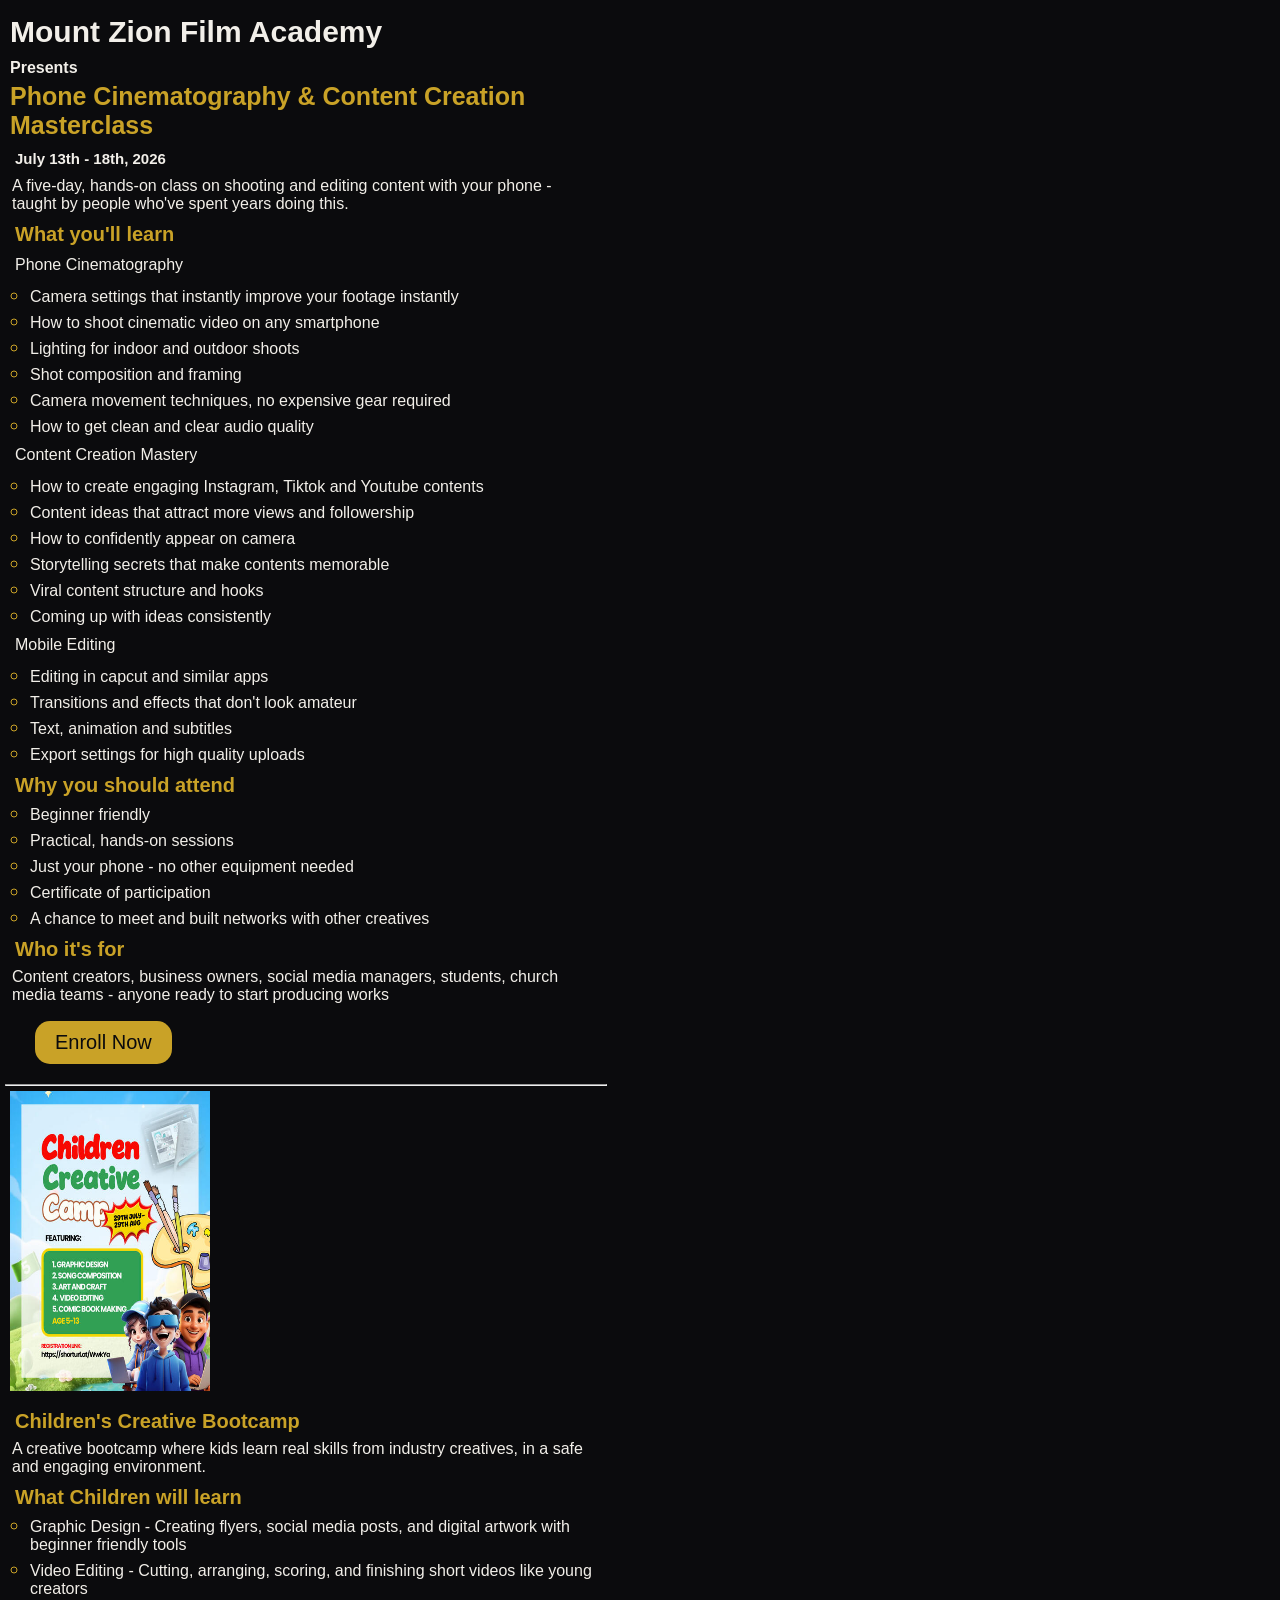
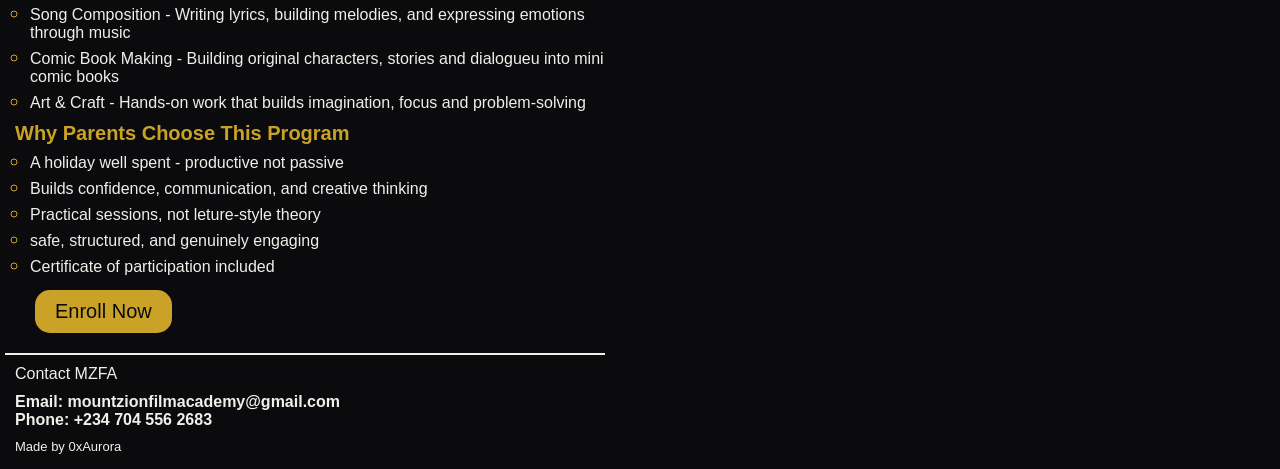
==== index.html @ 511ced15 "First commit" ====
<!doctype html>
<html lang="en">
  <head>
    <meta charset="UTF-8" />
    <meta name="viewport" content="width=device-width, initial-scale=1.0" />
    <title>Mount Zion Film Academy</title>
    <link rel="stylesheet" href="style.css" />
  </head>
  <body>
    <div class="main">
      <h2>Mount Zion Film Academy</h2>
      <p class="presents">Presents</p>
      <h3 class="header">
        Phone Cinematography & Content Creation Masterclass
      </h3>
      <p class="date">July 13th - 18th, 2026</p>
      <p class="head">
        A five-day, hands-on class on shooting and editing content with your
        phone - taught by people who've spent years doing this.
      </p>

      <h3>What you'll learn</h3>
      <p>Phone Cinematography</p>
      <ul>
        <li>Camera settings that instantly improve your footage instantly</li>
        <li>How to shoot cinematic video on any smartphone</li>
        <li>Lighting for indoor and outdoor shoots</li>
        <li>Shot composition and framing</li>
        <li>Camera movement techniques, no expensive gear required</li>
        <li>How to get clean and clear audio quality</li>
      </ul>
      <p>Content Creation Mastery</p>
      <ul>
        <li>How to create engaging Instagram, Tiktok and Youtube contents</li>
        <li>Content ideas that attract more views and followership</li>
        <li>How to confidently appear on camera</li>
        <li>Storytelling secrets that make contents memorable</li>
        <li>Viral content structure and hooks</li>
        <li>Coming up with ideas consistently</li>
      </ul>
      <p>Mobile Editing</p>
      <ul>
        <li>Editing in capcut and similar apps</li>
        <li>Transitions and effects that don't look amateur</li>
        <li>Text, animation and subtitles</li>
        <li>Export settings for high quality uploads</li>
      </ul>
      <h3>Why you should attend</h3>
      <ul>
        <li>Beginner friendly</li>
        <li>Practical, hands-on sessions</li>
        <li>Just your phone - no other equipment needed</li>
        <li>Certificate of participation</li>
        <li>A chance to meet and built networks with other creatives</li>
      </ul>
      <h3>Who it's for</h3>
      <p class="head">
        Content creators, business owners, social media managers, students,
        church media teams - anyone ready to start producing works
      </p>
      <button>Enroll Now</button>
    </div>
    <hr />
    <div class="aside">
      <img src="image02.jpg" width="200px" height="300px" />
      <h3>Children's Creative Bootcamp</h3>
      <p class="head">
        A creative bootcamp where kids learn real skills from industry
        creatives, in a safe and engaging environment.
      </p>
      <h3>What Children will learn</h3>
      <ul>
        <li>
          Graphic Design - Creating flyers, social media posts, and digital
          artwork with beginner friendly tools
        </li>
        <li>
          Video Editing - Cutting, arranging, scoring, and finishing short
          videos like young creators
        </li>
        <li>
          Song Composition - Writing lyrics, building melodies, and expressing
          emotions through music
        </li>
        <li>
          Comic Book Making - Building original characters, stories and
          dialogueu into mini comic books
        </li>
        <li>
          Art & Craft - Hands-on work that builds imagination, focus and
          problem-solving
        </li>
      </ul>
      <h3>Why Parents Choose This Program</h3>
      <ul>
        <li>A holiday well spent - productive not passive</li>
        <li>Builds confidence, communication, and creative thinking</li>
        <li>Practical sessions, not leture-style theory</li>
        <li>safe, structured, and genuinely engaging</li>
        <li>Certificate of participation included</li>
      </ul>
      <button>Enroll Now</button>
    </div>
    <footer>
      <p>Contact MZFA</p>
      <h4>Email: mountzionfilmacademy@gmail.com</h4>

      <h4>Phone: +234 704 556 2683</h4>
      <p class="brand">Made by 0xAurora</p>
    </footer>
  </body>
</html>
---- style.css ----
* {
  margin: 0;
  padding: 0;
  font-family: Arial, Helvetica, sans-serif;
  background-color: #0b0b0d;
  color: #f2efe9;
}
body {
  /* height: 900px; */
  width: 600px;
  padding: 5px;
}
h2 {
  margin: 10px 5px;
  font-size: 30px;
  /* margin-top: 10px; */
}
.presents {
  margin: 5px;
  font-size: 16px;
  font-weight: bold;
}
.header {
  margin: 5px;
  font-size: 25px;
  font-weight: bold;
}
.date {
  font-size: 15px;
  margin: 10px;
  font-weight: bold;
}
p {
  margin: 10px;
  font-size: 16px;
}
.head {
  margin: 7px;
  font-size: 16px;
}
button {
  font-size: 20px;
  padding: 10px 20px;
  border-radius: 15px;
  background-color: #c9a227;
  text-align: center;
  border: none;
  margin-left: 30px;
  margin-top: 10px;
  margin-bottom: 20px;
  color: #0b0b0d;
  cursor: pointer;
}
button:hover {
  background-color: gold;
  color: #0e0000;
}
ul {
  margin-left: 10px;
  list-style-type: circle;
}
li {
  margin-left: 15px;
  margin-bottom: 4px;
}
li::marker {
  color: #c9a227;
  border: none;
  font-size: 20px;
}
h3 {
  /* margin: 10px; */
  margin-left: 10px;
  margin-top: 10px;
  margin-bottom: 5px;
  color: #c9a227;
  font-size: 20px;
}
hr {
  width: 100%;
}
img {
  margin: 5px;
}
footer {
  border-top: 2px solid;
}
h4 {
  margin-left: 10px;
}
.brand {
  font-size: small;
}
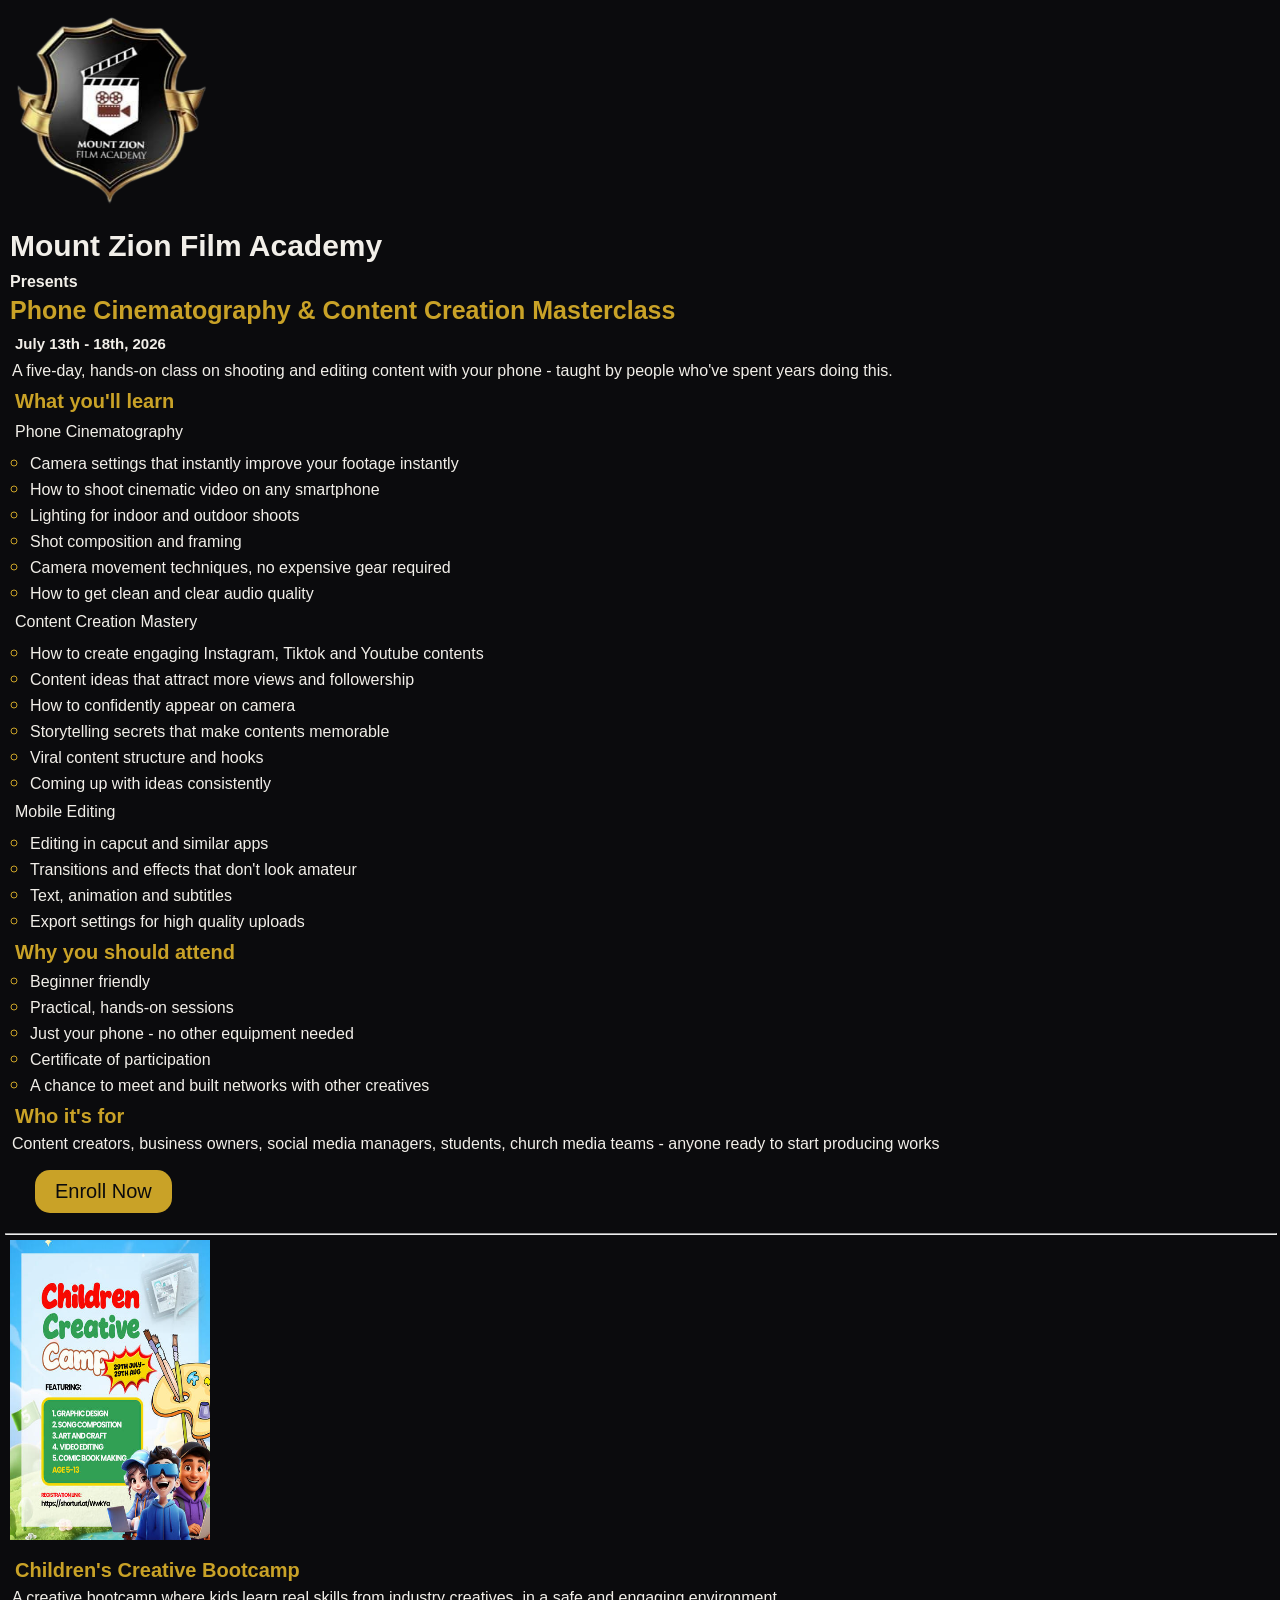
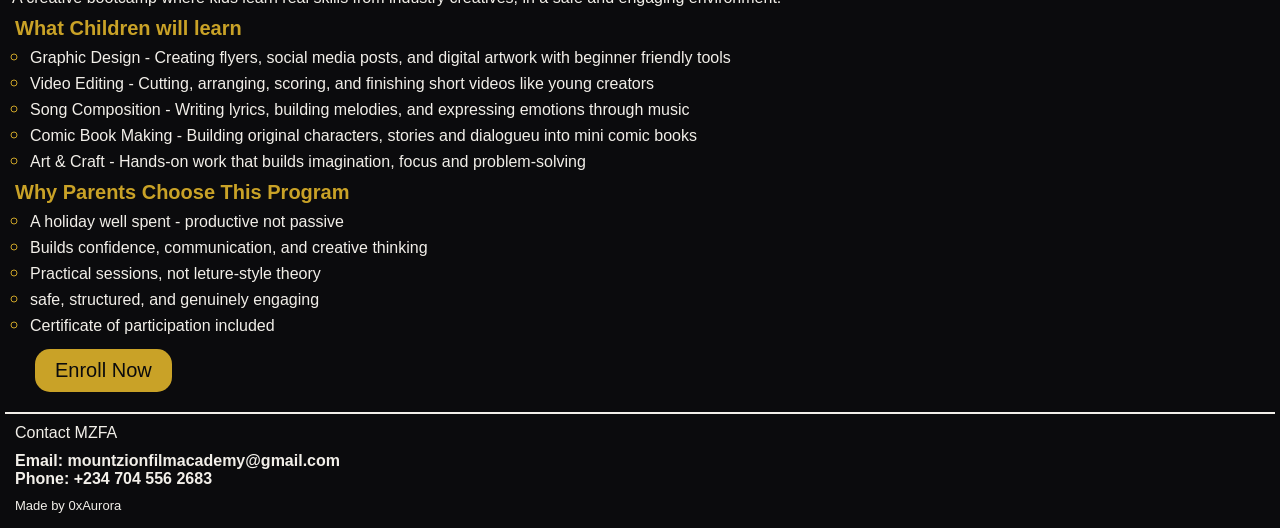
==== commit 223af0fe: "Added logo" ====
--- a/index.html
+++ b/index.html
@@ -8,6 +8,7 @@
   </head>
   <body>
     <div class="main">
+      <img src="image01.png" width="200px" height="200px" />
       <h2>Mount Zion Film Academy</h2>
       <p class="presents">Presents</p>
       <h3 class="header">
--- a/style.css
+++ b/style.css
@@ -7,7 +7,7 @@
 }
 body {
   /* height: 900px; */
-  width: 600px;
+  /* width: 600px; */
   padding: 5px;
 }
 h2 {
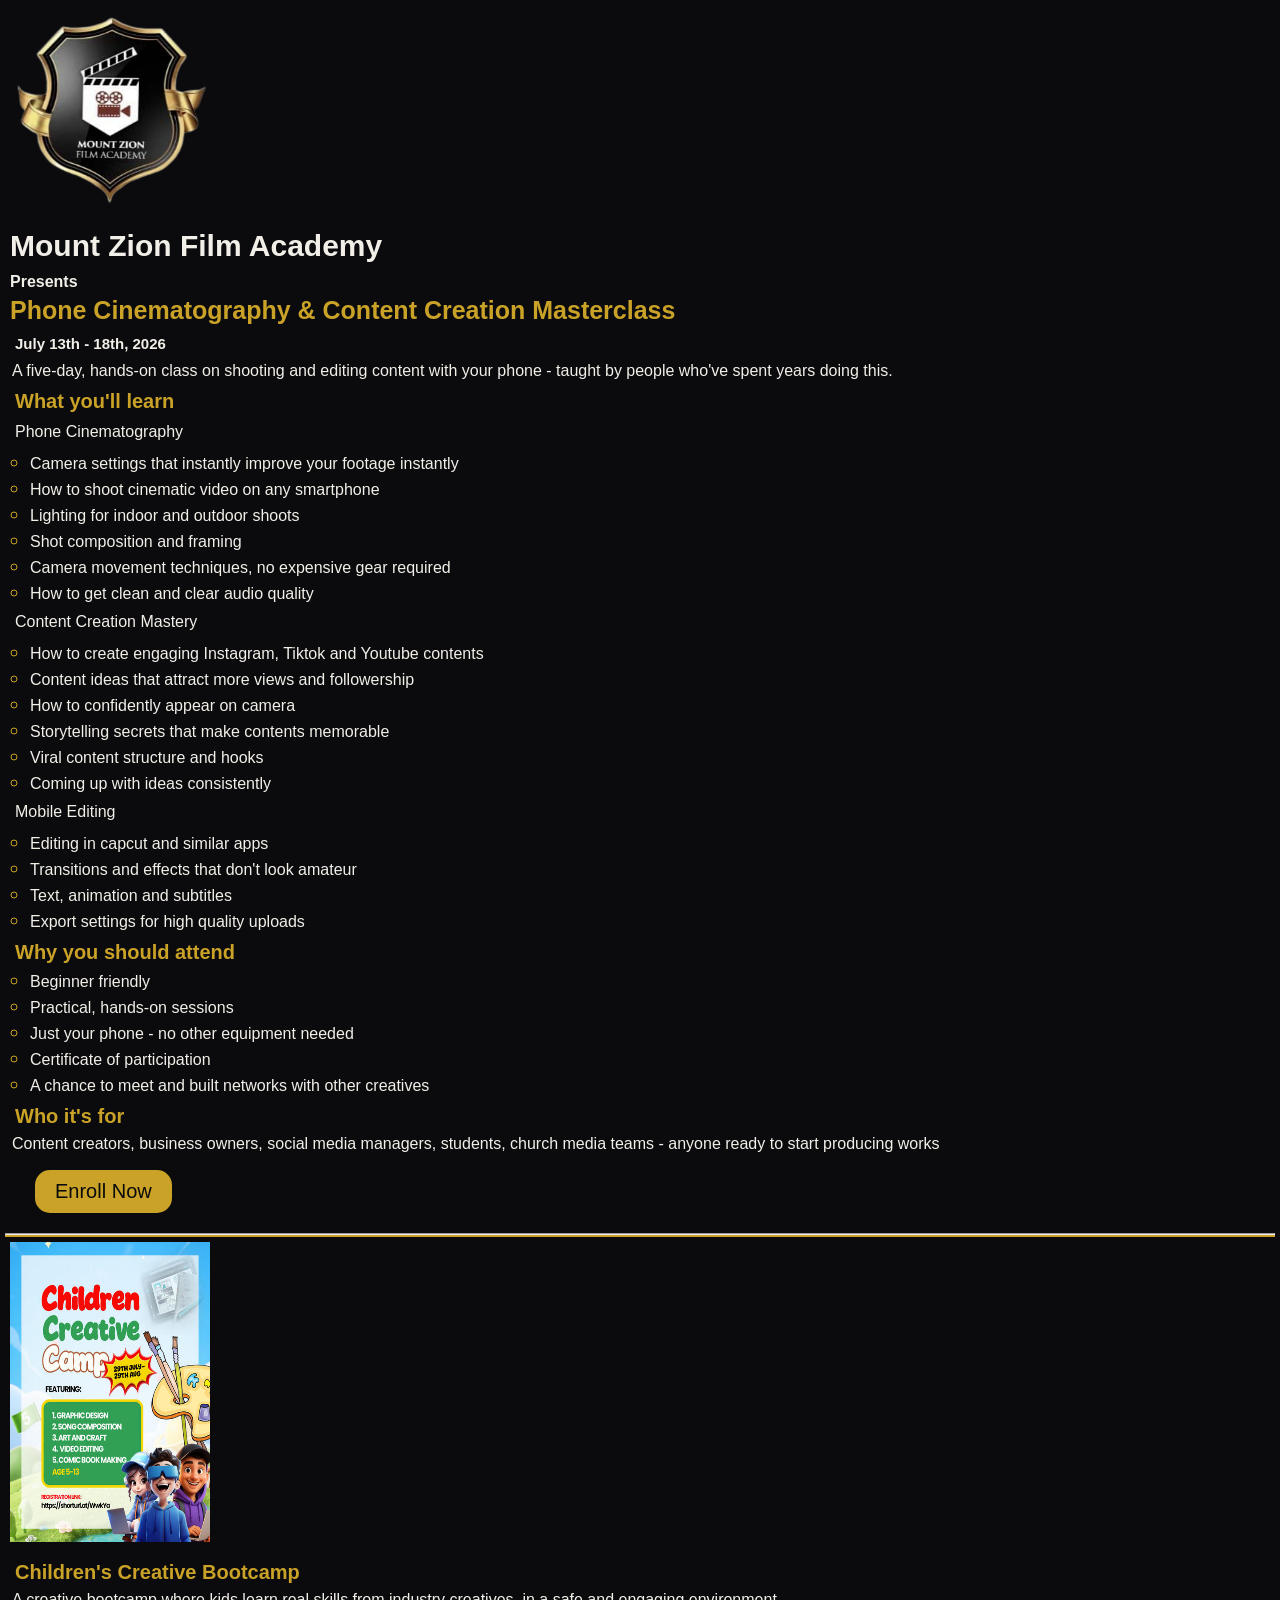
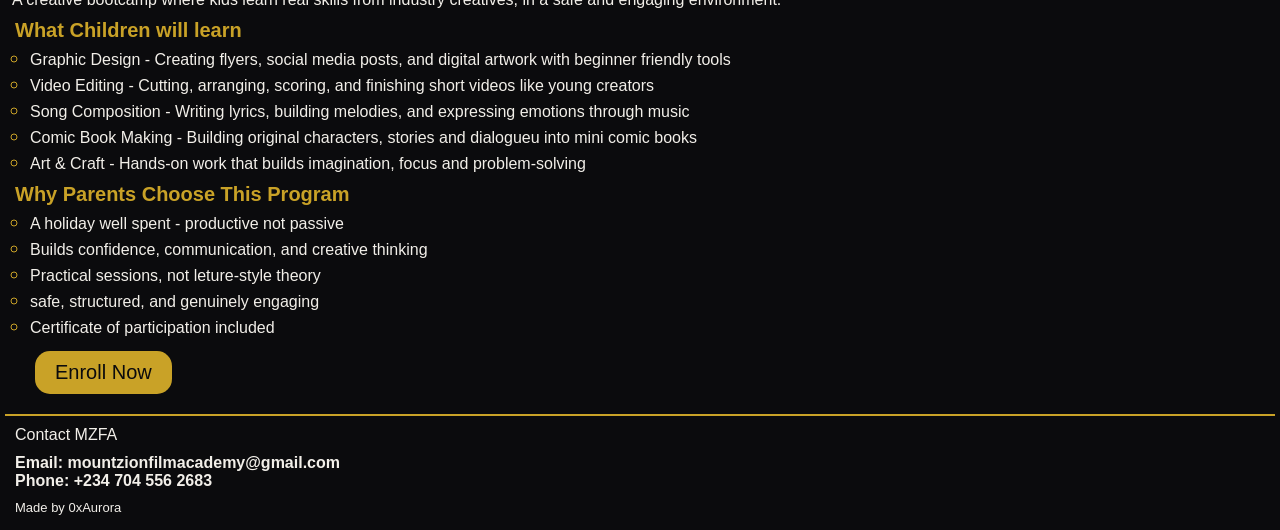
==== commit 2b0abb69: "Added border above" ====
--- a/index.html
+++ b/index.html
@@ -7,107 +7,109 @@
     <link rel="stylesheet" href="style.css" />
   </head>
   <body>
-    <div class="main">
-      <img src="image01.png" width="200px" height="200px" />
-      <h2>Mount Zion Film Academy</h2>
-      <p class="presents">Presents</p>
-      <h3 class="header">
-        Phone Cinematography & Content Creation Masterclass
-      </h3>
-      <p class="date">July 13th - 18th, 2026</p>
-      <p class="head">
-        A five-day, hands-on class on shooting and editing content with your
-        phone - taught by people who've spent years doing this.
-      </p>
+    <div class="body">
+      <div class="main">
+        <img src="image01.png" width="200px" height="200px" />
+        <h2>Mount Zion Film Academy</h2>
+        <p class="presents">Presents</p>
+        <h3 class="header">
+          Phone Cinematography & Content Creation Masterclass
+        </h3>
+        <p class="date">July 13th - 18th, 2026</p>
+        <p class="head">
+          A five-day, hands-on class on shooting and editing content with your
+          phone - taught by people who've spent years doing this.
+        </p>
 
-      <h3>What you'll learn</h3>
-      <p>Phone Cinematography</p>
-      <ul>
-        <li>Camera settings that instantly improve your footage instantly</li>
-        <li>How to shoot cinematic video on any smartphone</li>
-        <li>Lighting for indoor and outdoor shoots</li>
-        <li>Shot composition and framing</li>
-        <li>Camera movement techniques, no expensive gear required</li>
-        <li>How to get clean and clear audio quality</li>
-      </ul>
-      <p>Content Creation Mastery</p>
-      <ul>
-        <li>How to create engaging Instagram, Tiktok and Youtube contents</li>
-        <li>Content ideas that attract more views and followership</li>
-        <li>How to confidently appear on camera</li>
-        <li>Storytelling secrets that make contents memorable</li>
-        <li>Viral content structure and hooks</li>
-        <li>Coming up with ideas consistently</li>
-      </ul>
-      <p>Mobile Editing</p>
-      <ul>
-        <li>Editing in capcut and similar apps</li>
-        <li>Transitions and effects that don't look amateur</li>
-        <li>Text, animation and subtitles</li>
-        <li>Export settings for high quality uploads</li>
-      </ul>
-      <h3>Why you should attend</h3>
-      <ul>
-        <li>Beginner friendly</li>
-        <li>Practical, hands-on sessions</li>
-        <li>Just your phone - no other equipment needed</li>
-        <li>Certificate of participation</li>
-        <li>A chance to meet and built networks with other creatives</li>
-      </ul>
-      <h3>Who it's for</h3>
-      <p class="head">
-        Content creators, business owners, social media managers, students,
-        church media teams - anyone ready to start producing works
-      </p>
-      <button>Enroll Now</button>
+        <h3>What you'll learn</h3>
+        <p>Phone Cinematography</p>
+        <ul>
+          <li>Camera settings that instantly improve your footage instantly</li>
+          <li>How to shoot cinematic video on any smartphone</li>
+          <li>Lighting for indoor and outdoor shoots</li>
+          <li>Shot composition and framing</li>
+          <li>Camera movement techniques, no expensive gear required</li>
+          <li>How to get clean and clear audio quality</li>
+        </ul>
+        <p>Content Creation Mastery</p>
+        <ul>
+          <li>How to create engaging Instagram, Tiktok and Youtube contents</li>
+          <li>Content ideas that attract more views and followership</li>
+          <li>How to confidently appear on camera</li>
+          <li>Storytelling secrets that make contents memorable</li>
+          <li>Viral content structure and hooks</li>
+          <li>Coming up with ideas consistently</li>
+        </ul>
+        <p>Mobile Editing</p>
+        <ul>
+          <li>Editing in capcut and similar apps</li>
+          <li>Transitions and effects that don't look amateur</li>
+          <li>Text, animation and subtitles</li>
+          <li>Export settings for high quality uploads</li>
+        </ul>
+        <h3>Why you should attend</h3>
+        <ul>
+          <li>Beginner friendly</li>
+          <li>Practical, hands-on sessions</li>
+          <li>Just your phone - no other equipment needed</li>
+          <li>Certificate of participation</li>
+          <li>A chance to meet and built networks with other creatives</li>
+        </ul>
+        <h3>Who it's for</h3>
+        <p class="head">
+          Content creators, business owners, social media managers, students,
+          church media teams - anyone ready to start producing works
+        </p>
+        <button>Enroll Now</button>
+      </div>
+      <hr />
+      <div class="aside">
+        <img src="image02.jpg" width="200px" height="300px" />
+        <h3>Children's Creative Bootcamp</h3>
+        <p class="head">
+          A creative bootcamp where kids learn real skills from industry
+          creatives, in a safe and engaging environment.
+        </p>
+        <h3>What Children will learn</h3>
+        <ul>
+          <li>
+            Graphic Design - Creating flyers, social media posts, and digital
+            artwork with beginner friendly tools
+          </li>
+          <li>
+            Video Editing - Cutting, arranging, scoring, and finishing short
+            videos like young creators
+          </li>
+          <li>
+            Song Composition - Writing lyrics, building melodies, and expressing
+            emotions through music
+          </li>
+          <li>
+            Comic Book Making - Building original characters, stories and
+            dialogueu into mini comic books
+          </li>
+          <li>
+            Art & Craft - Hands-on work that builds imagination, focus and
+            problem-solving
+          </li>
+        </ul>
+        <h3>Why Parents Choose This Program</h3>
+        <ul>
+          <li>A holiday well spent - productive not passive</li>
+          <li>Builds confidence, communication, and creative thinking</li>
+          <li>Practical sessions, not leture-style theory</li>
+          <li>safe, structured, and genuinely engaging</li>
+          <li>Certificate of participation included</li>
+        </ul>
+        <button>Enroll Now</button>
+      </div>
+      <footer>
+        <p>Contact MZFA</p>
+        <h4>Email: mountzionfilmacademy@gmail.com</h4>
+
+        <h4>Phone: +234 704 556 2683</h4>
+        <p class="brand">Made by 0xAurora</p>
+      </footer>
     </div>
-    <hr />
-    <div class="aside">
-      <img src="image02.jpg" width="200px" height="300px" />
-      <h3>Children's Creative Bootcamp</h3>
-      <p class="head">
-        A creative bootcamp where kids learn real skills from industry
-        creatives, in a safe and engaging environment.
-      </p>
-      <h3>What Children will learn</h3>
-      <ul>
-        <li>
-          Graphic Design - Creating flyers, social media posts, and digital
-          artwork with beginner friendly tools
-        </li>
-        <li>
-          Video Editing - Cutting, arranging, scoring, and finishing short
-          videos like young creators
-        </li>
-        <li>
-          Song Composition - Writing lyrics, building melodies, and expressing
-          emotions through music
-        </li>
-        <li>
-          Comic Book Making - Building original characters, stories and
-          dialogueu into mini comic books
-        </li>
-        <li>
-          Art & Craft - Hands-on work that builds imagination, focus and
-          problem-solving
-        </li>
-      </ul>
-      <h3>Why Parents Choose This Program</h3>
-      <ul>
-        <li>A holiday well spent - productive not passive</li>
-        <li>Builds confidence, communication, and creative thinking</li>
-        <li>Practical sessions, not leture-style theory</li>
-        <li>safe, structured, and genuinely engaging</li>
-        <li>Certificate of participation included</li>
-      </ul>
-      <button>Enroll Now</button>
-    </div>
-    <footer>
-      <p>Contact MZFA</p>
-      <h4>Email: mountzionfilmacademy@gmail.com</h4>
-
-      <h4>Phone: +234 704 556 2683</h4>
-      <p class="brand">Made by 0xAurora</p>
-    </footer>
   </body>
 </html>
--- a/style.css
+++ b/style.css
@@ -10,6 +10,10 @@
   /* width: 600px; */
   padding: 5px;
 }
+/* .body {
+  display: flex;
+  justify-content: center;
+} */
 h2 {
   margin: 10px 5px;
   font-size: 30px;
@@ -76,14 +80,13 @@
   color: #c9a227;
   font-size: 20px;
 }
-hr {
-  width: 100%;
-}
+
 img {
   margin: 5px;
 }
 footer {
   border-top: 2px solid;
+  color: #c9a227;
 }
 h4 {
   margin-left: 10px;
@@ -91,3 +94,7 @@
 .brand {
   font-size: small;
 }
+.aside {
+  border-top: 2px solid;
+  color: #c9a227;
+}
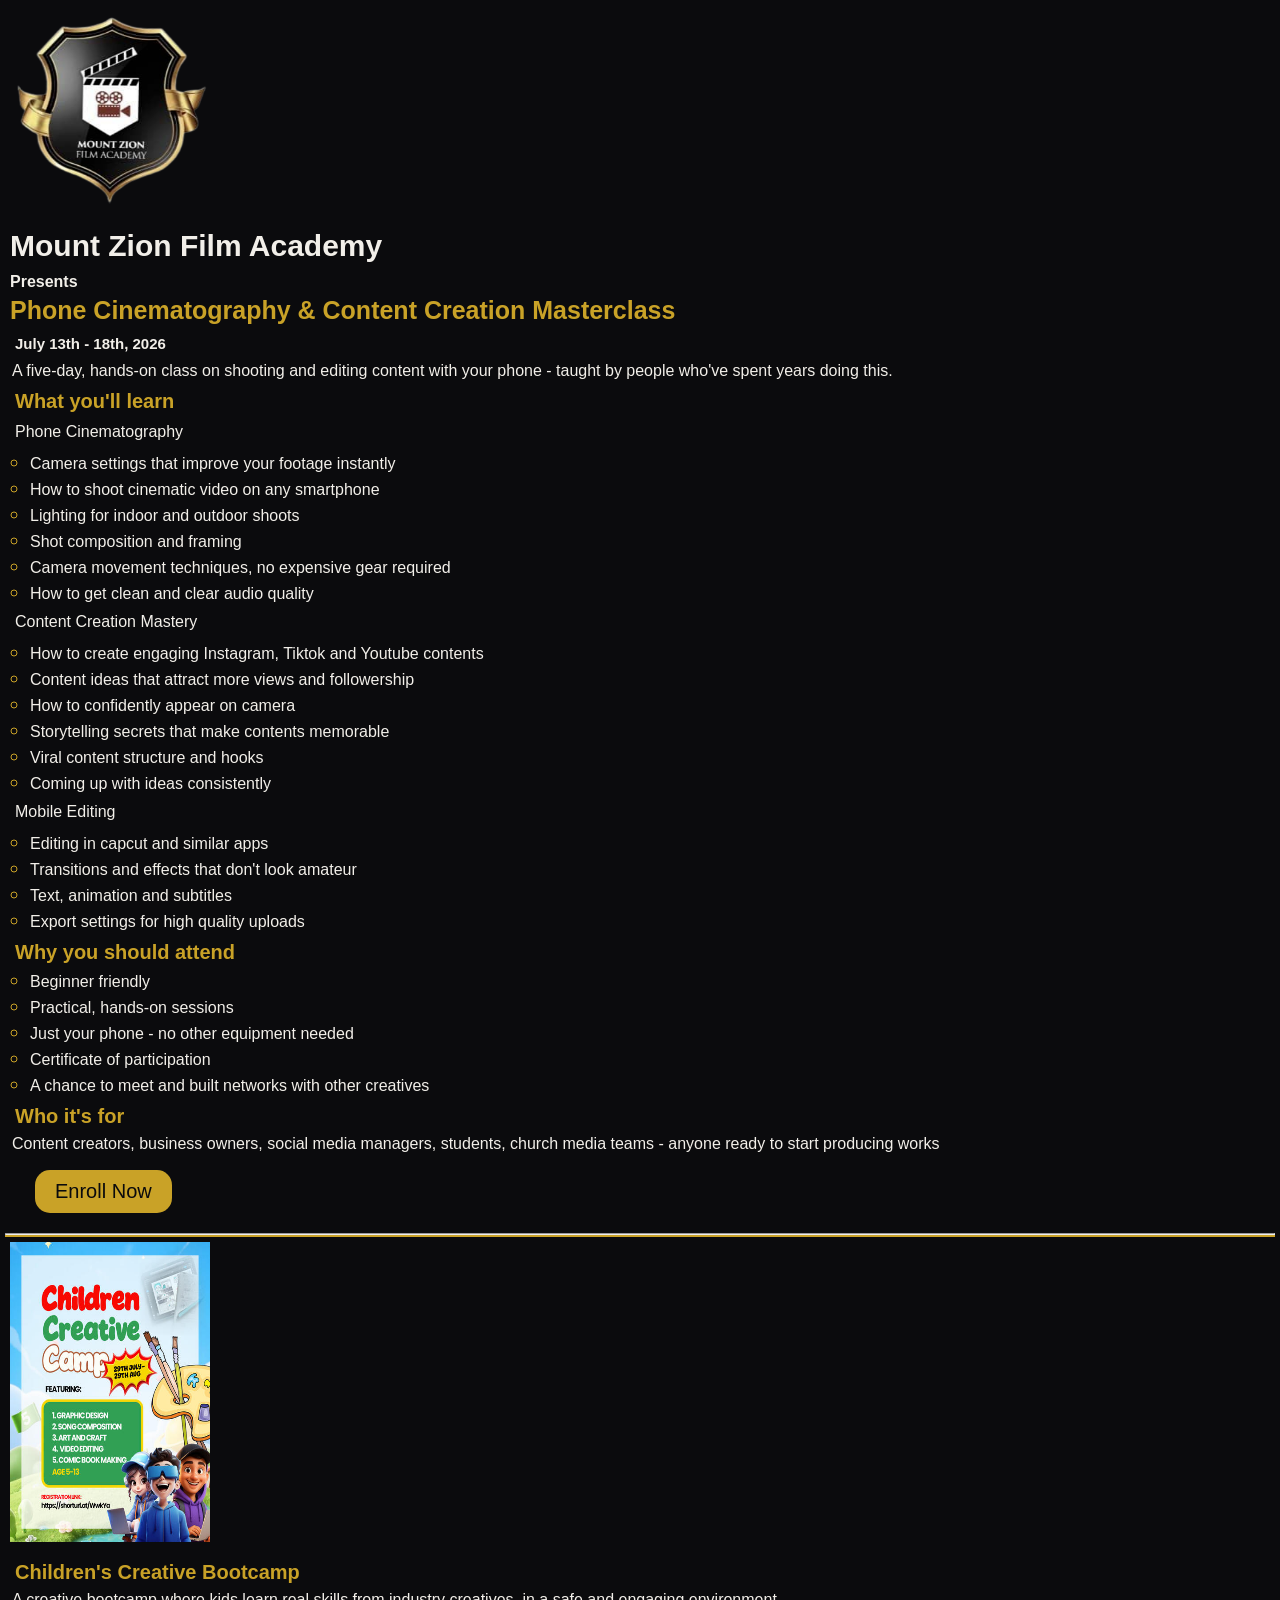
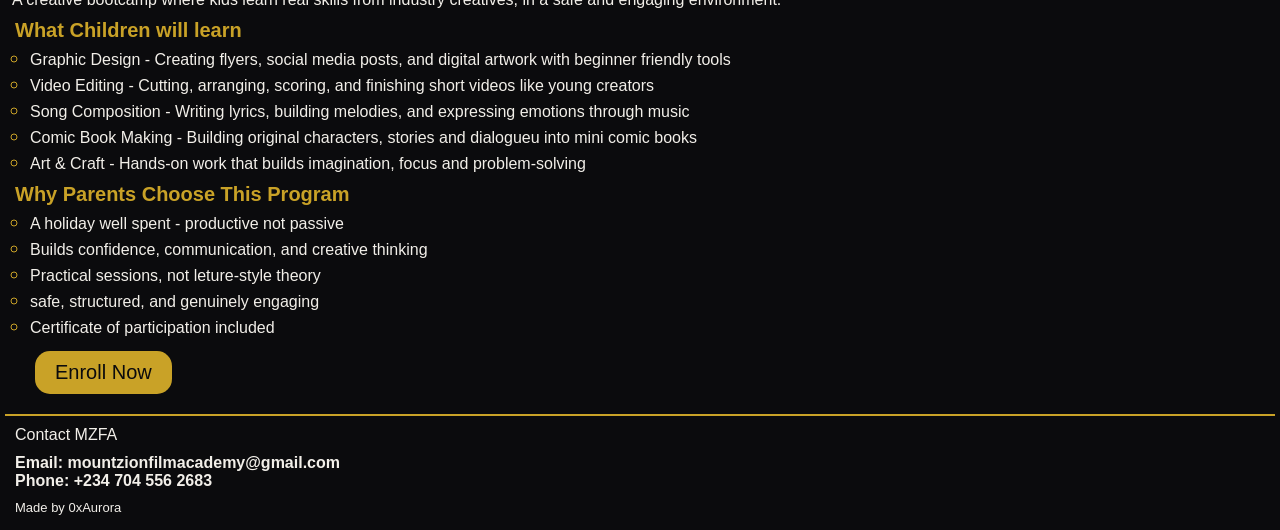
==== commit 8fbf0648: "fixed typo" ====
--- a/index.html
+++ b/index.html
@@ -24,7 +24,7 @@
         <h3>What you'll learn</h3>
         <p>Phone Cinematography</p>
         <ul>
-          <li>Camera settings that instantly improve your footage instantly</li>
+          <li>Camera settings that improve your footage instantly</li>
           <li>How to shoot cinematic video on any smartphone</li>
           <li>Lighting for indoor and outdoor shoots</li>
           <li>Shot composition and framing</li>
--- a/style.css
+++ b/style.css
@@ -85,8 +85,7 @@
   margin: 5px;
 }
 footer {
-  border-top: 2px solid;
-  color: #c9a227;
+  border-top: 2px solid #c9a227;
 }
 h4 {
   margin-left: 10px;
@@ -95,6 +94,5 @@
   font-size: small;
 }
 .aside {
-  border-top: 2px solid;
-  color: #c9a227;
+  border-top: 2px solid #c9a227;
 }
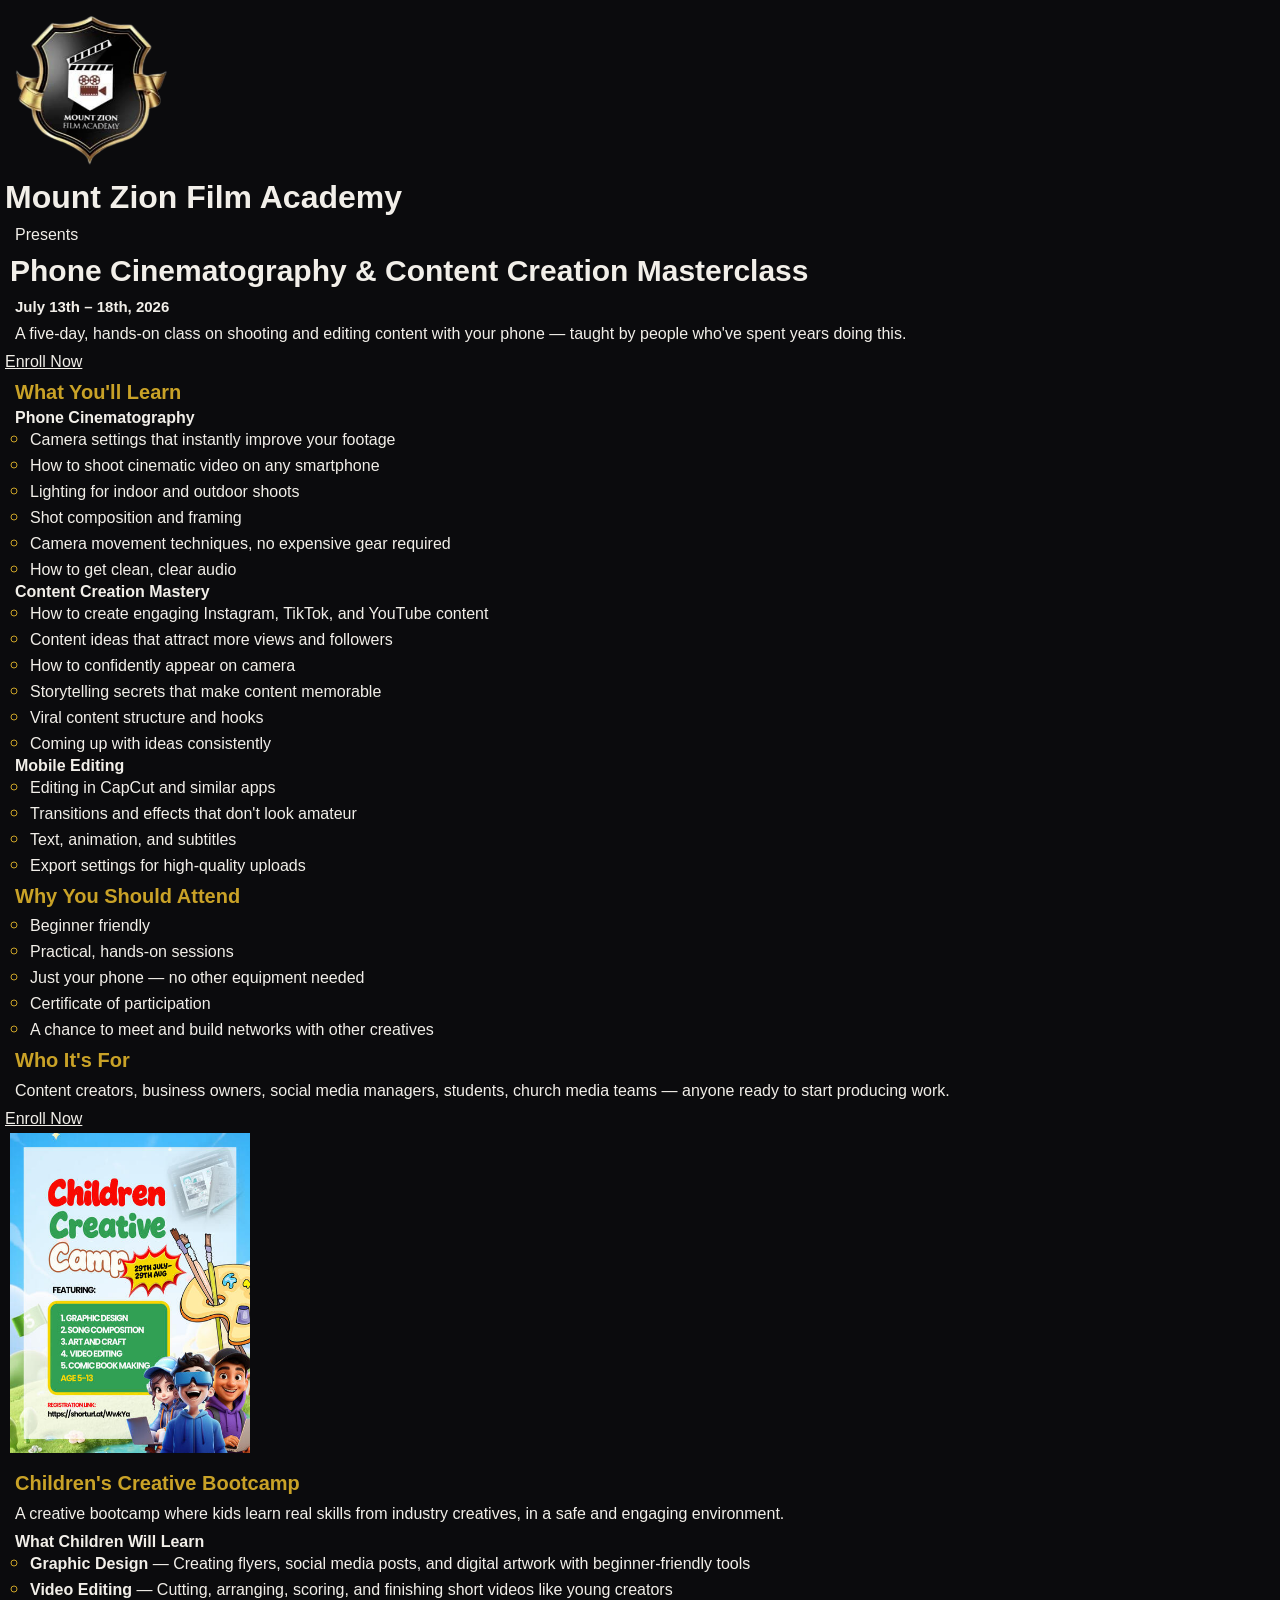
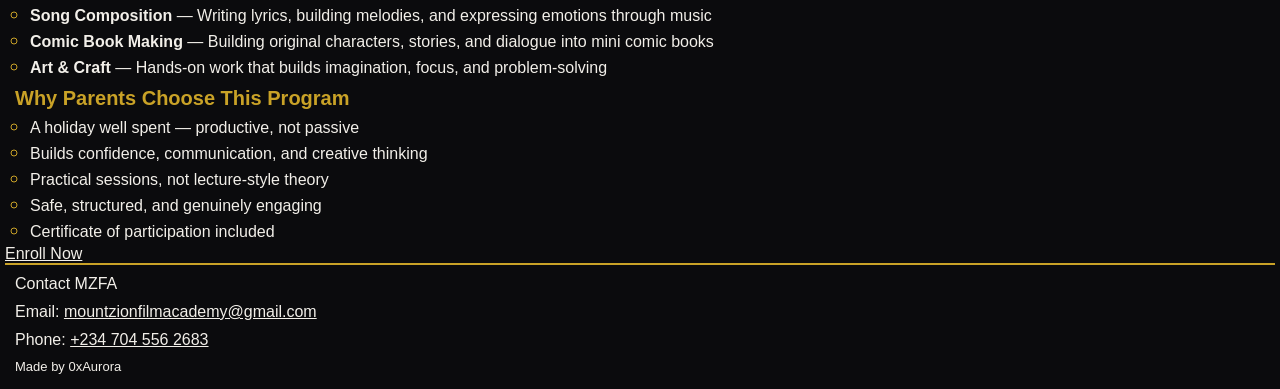
==== commit 254ac091: "Revise index.html for course details and SEO Updated the title and meta description for SEO. Reorgan" ====
--- a/index.html
+++ b/index.html
@@ -3,113 +3,155 @@
   <head>
     <meta charset="UTF-8" />
     <meta name="viewport" content="width=device-width, initial-scale=1.0" />
-    <title>Mount Zion Film Academy</title>
+    <meta
+      name="description"
+      content="Mount Zion Film Academy presents a five-day Phone Cinematography & Content Creation Masterclass, July 13-18 2026, plus a Children's Creative Bootcamp."
+    />
+    <title>Mount Zion Film Academy — Phone Cinematography & Content Creation Masterclass</title>
+    <link rel="preconnect" href="https://fonts.googleapis.com" />
+    <link rel="preconnect" href="https://fonts.gstatic.com" crossorigin />
+    <link
+      href="https://fonts.googleapis.com/css2?family=Cinzel:wght@500;600;700&family=Work+Sans:wght@400;500;600&display=swap"
+      rel="stylesheet"
+    />
     <link rel="stylesheet" href="style.css" />
   </head>
   <body>
-    <div class="body">
-      <div class="main">
-        <img src="image01.png" width="200px" height="200px" />
-        <h2>Mount Zion Film Academy</h2>
-        <p class="presents">Presents</p>
-        <h3 class="header">
-          Phone Cinematography & Content Creation Masterclass
-        </h3>
-        <p class="date">July 13th - 18th, 2026</p>
-        <p class="head">
-          A five-day, hands-on class on shooting and editing content with your
-          phone - taught by people who've spent years doing this.
-        </p>
+    <header class="hero">
+      <img
+        class="logo"
+        src="image01.png"
+        width="160"
+        height="160"
+        alt="Mount Zion Film Academy crest"
+      />
+      <h1>Mount Zion Film Academy</h1>
+      <p class="eyebrow">Presents</p>
+      <h2 class="course-title">
+        Phone Cinematography &amp; Content Creation Masterclass
+      </h2>
+      <p class="date">July 13th – 18th, 2026</p>
+      <p class="lede">
+        A five-day, hands-on class on shooting and editing content with your
+        phone — taught by people who've spent years doing this.
+      </p>
+      <a class="button" href="form.html">Enroll Now</a>
+    </header>
 
-        <h3>What you'll learn</h3>
-        <p>Phone Cinematography</p>
-        <ul>
-          <li>Camera settings that improve your footage instantly</li>
-          <li>How to shoot cinematic video on any smartphone</li>
-          <li>Lighting for indoor and outdoor shoots</li>
-          <li>Shot composition and framing</li>
-          <li>Camera movement techniques, no expensive gear required</li>
-          <li>How to get clean and clear audio quality</li>
-        </ul>
-        <p>Content Creation Mastery</p>
-        <ul>
-          <li>How to create engaging Instagram, Tiktok and Youtube contents</li>
-          <li>Content ideas that attract more views and followership</li>
-          <li>How to confidently appear on camera</li>
-          <li>Storytelling secrets that make contents memorable</li>
-          <li>Viral content structure and hooks</li>
-          <li>Coming up with ideas consistently</li>
-        </ul>
-        <p>Mobile Editing</p>
-        <ul>
-          <li>Editing in capcut and similar apps</li>
-          <li>Transitions and effects that don't look amateur</li>
-          <li>Text, animation and subtitles</li>
-          <li>Export settings for high quality uploads</li>
-        </ul>
-        <h3>Why you should attend</h3>
-        <ul>
-          <li>Beginner friendly</li>
-          <li>Practical, hands-on sessions</li>
-          <li>Just your phone - no other equipment needed</li>
-          <li>Certificate of participation</li>
-          <li>A chance to meet and built networks with other creatives</li>
-        </ul>
-        <h3>Who it's for</h3>
-        <p class="head">
-          Content creators, business owners, social media managers, students,
-          church media teams - anyone ready to start producing works
-        </p>
-        <button>Enroll Now</button>
-      </div>
-      <hr />
-      <div class="aside">
-        <img src="image02.jpg" width="200px" height="300px" />
-        <h3>Children's Creative Bootcamp</h3>
-        <p class="head">
-          A creative bootcamp where kids learn real skills from industry
-          creatives, in a safe and engaging environment.
-        </p>
-        <h3>What Children will learn</h3>
-        <ul>
-          <li>
-            Graphic Design - Creating flyers, social media posts, and digital
-            artwork with beginner friendly tools
-          </li>
-          <li>
-            Video Editing - Cutting, arranging, scoring, and finishing short
-            videos like young creators
-          </li>
-          <li>
-            Song Composition - Writing lyrics, building melodies, and expressing
-            emotions through music
-          </li>
-          <li>
-            Comic Book Making - Building original characters, stories and
-            dialogueu into mini comic books
-          </li>
-          <li>
-            Art & Craft - Hands-on work that builds imagination, focus and
-            problem-solving
-          </li>
-        </ul>
-        <h3>Why Parents Choose This Program</h3>
-        <ul>
-          <li>A holiday well spent - productive not passive</li>
-          <li>Builds confidence, communication, and creative thinking</li>
-          <li>Practical sessions, not leture-style theory</li>
-          <li>safe, structured, and genuinely engaging</li>
-          <li>Certificate of participation included</li>
-        </ul>
-        <button>Enroll Now</button>
-      </div>
-      <footer>
-        <p>Contact MZFA</p>
-        <h4>Email: mountzionfilmacademy@gmail.com</h4>
+    <div class="divider" role="presentation" aria-hidden="true">
+      <span></span><span></span><span></span><span></span><span></span
+      ><span></span><span></span><span></span><span></span><span></span>
+    </div>
 
-        <h4>Phone: +234 704 556 2683</h4>
-        <p class="brand">Made by 0xAurora</p>
-      </footer>
+    <main class="section">
+      <h3 class="section-title">What You'll Learn</h3>
+
+      <h4 class="subhead">Phone Cinematography</h4>
+      <ul>
+        <li>Camera settings that instantly improve your footage</li>
+        <li>How to shoot cinematic video on any smartphone</li>
+        <li>Lighting for indoor and outdoor shoots</li>
+        <li>Shot composition and framing</li>
+        <li>Camera movement techniques, no expensive gear required</li>
+        <li>How to get clean, clear audio</li>
+      </ul>
+
+      <h4 class="subhead">Content Creation Mastery</h4>
+      <ul>
+        <li>How to create engaging Instagram, TikTok, and YouTube content</li>
+        <li>Content ideas that attract more views and followers</li>
+        <li>How to confidently appear on camera</li>
+        <li>Storytelling secrets that make content memorable</li>
+        <li>Viral content structure and hooks</li>
+        <li>Coming up with ideas consistently</li>
+      </ul>
+
+      <h4 class="subhead">Mobile Editing</h4>
+      <ul>
+        <li>Editing in CapCut and similar apps</li>
+        <li>Transitions and effects that don't look amateur</li>
+        <li>Text, animation, and subtitles</li>
+        <li>Export settings for high-quality uploads</li>
+      </ul>
+
+      <h3 class="section-title">Why You Should Attend</h3>
+      <ul>
+        <li>Beginner friendly</li>
+        <li>Practical, hands-on sessions</li>
+        <li>Just your phone — no other equipment needed</li>
+        <li>Certificate of participation</li>
+        <li>A chance to meet and build networks with other creatives</li>
+      </ul>
+
+      <h3 class="section-title">Who It's For</h3>
+      <p class="lede">
+        Content creators, business owners, social media managers, students,
+        church media teams — anyone ready to start producing work.
+      </p>
+
+      <a class="button" href="form.html">Enroll Now</a>
+    </main>
+
+    <div class="divider" role="presentation" aria-hidden="true">
+      <span></span><span></span><span></span><span></span><span></span
+      ><span></span><span></span><span></span><span></span><span></span>
     </div>
+
+    <section class="section section--camp">
+      <img
+        class="camp-image"
+        src="image02.jpg"
+        width="240"
+        height="320"
+        alt="Children's Creative Camp promotional flyer, July 29 to August 29, ages 5-13"
+      />
+      <h3 class="section-title">Children's Creative Bootcamp</h3>
+      <p class="lede">
+        A creative bootcamp where kids learn real skills from industry
+        creatives, in a safe and engaging environment.
+      </p>
+
+      <h4 class="subhead">What Children Will Learn</h4>
+      <ul>
+        <li>
+          <strong>Graphic Design</strong> — Creating flyers, social media
+          posts, and digital artwork with beginner-friendly tools
+        </li>
+        <li>
+          <strong>Video Editing</strong> — Cutting, arranging, scoring, and
+          finishing short videos like young creators
+        </li>
+        <li>
+          <strong>Song Composition</strong> — Writing lyrics, building
+          melodies, and expressing emotions through music
+        </li>
+        <li>
+          <strong>Comic Book Making</strong> — Building original characters,
+          stories, and dialogue into mini comic books
+        </li>
+        <li>
+          <strong>Art &amp; Craft</strong> — Hands-on work that builds
+          imagination, focus, and problem-solving
+        </li>
+      </ul>
+
+      <h3 class="section-title">Why Parents Choose This Program</h3>
+      <ul>
+        <li>A holiday well spent — productive, not passive</li>
+        <li>Builds confidence, communication, and creative thinking</li>
+        <li>Practical sessions, not lecture-style theory</li>
+        <li>Safe, structured, and genuinely engaging</li>
+        <li>Certificate of participation included</li>
+      </ul>
+
+      <a class="button" href="form.html">Enroll Now</a>
+    </section>
+
+    <footer class="site-footer">
+      <p class="eyebrow">Contact MZFA</p>
+      <p>Email: <a href="mailto:mountzionfilmacademy@gmail.com">mountzionfilmacademy@gmail.com</a></p>
+      <p>Phone: <a href="tel:+2347045562683">+234 704 556 2683</a></p>
+      <p class="brand">Made by 0xAurora</p>
+    </footer>
   </body>
-</html>
+          </html>
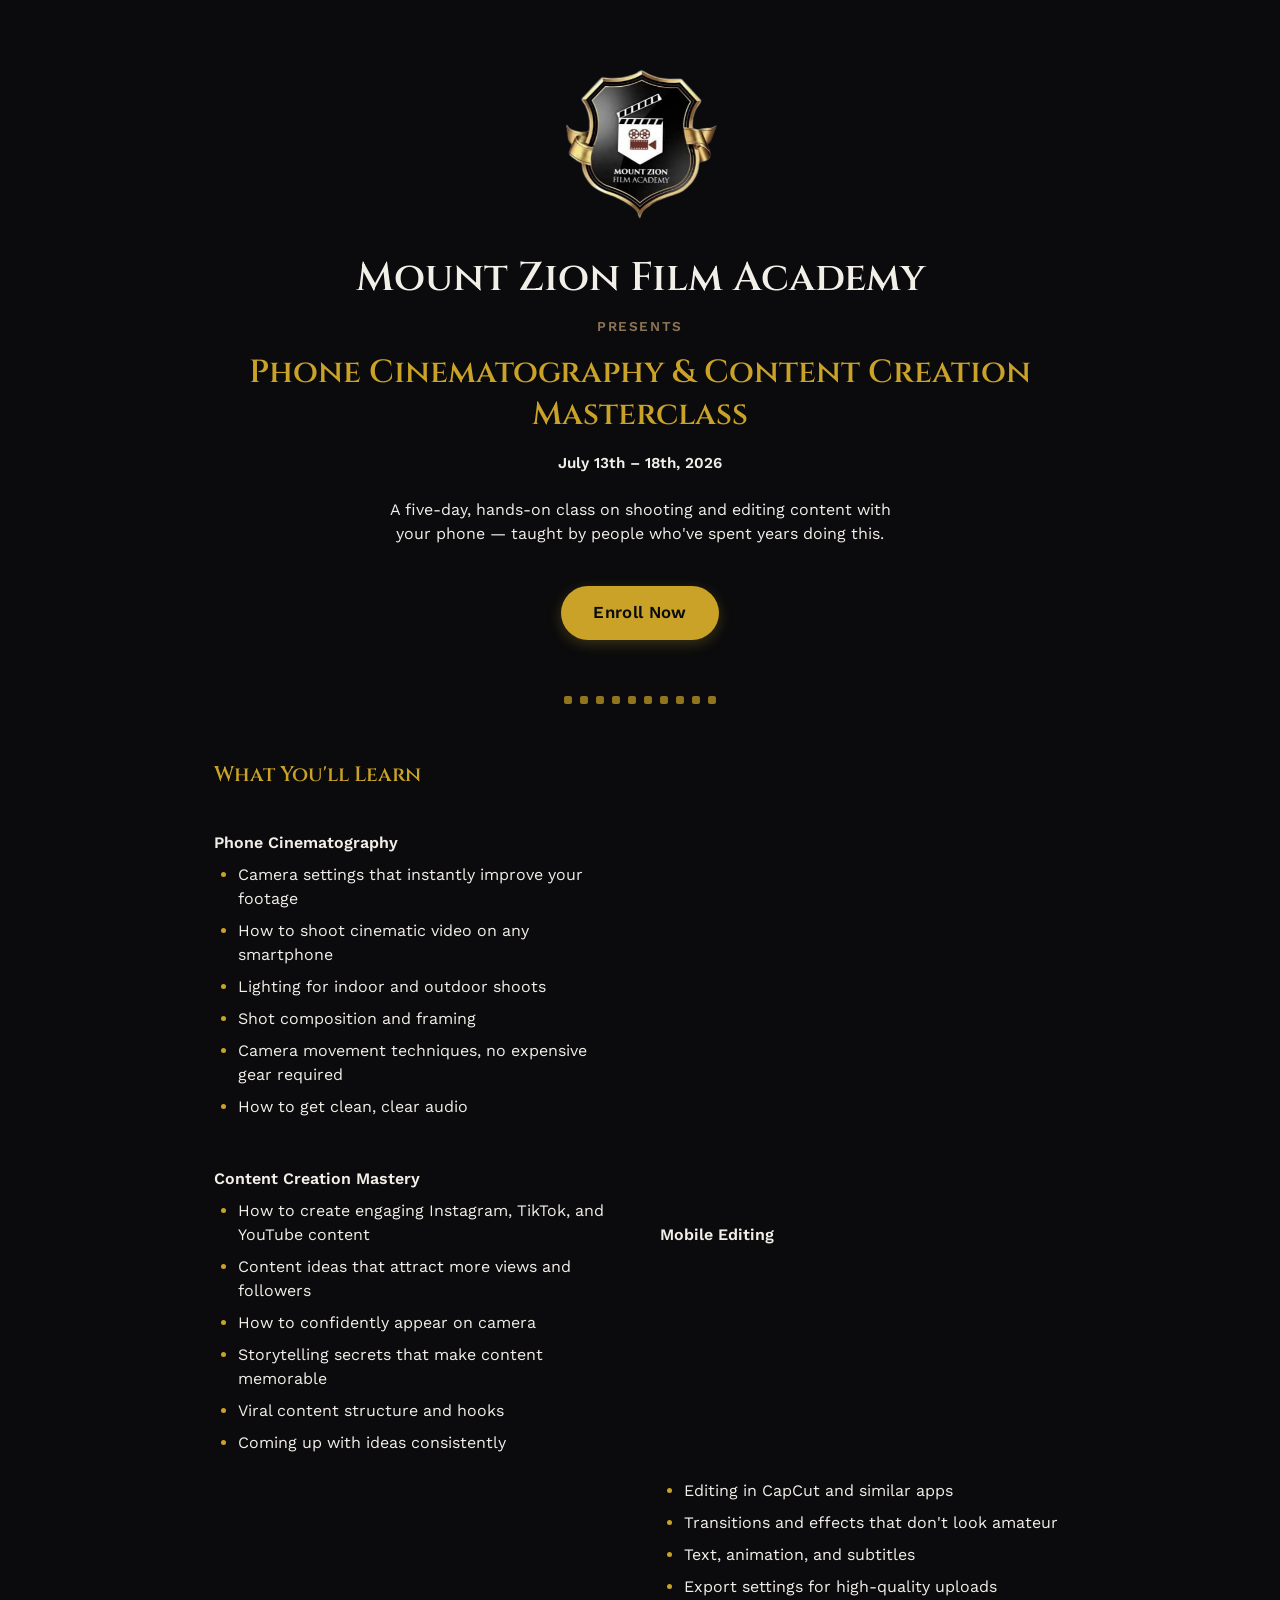
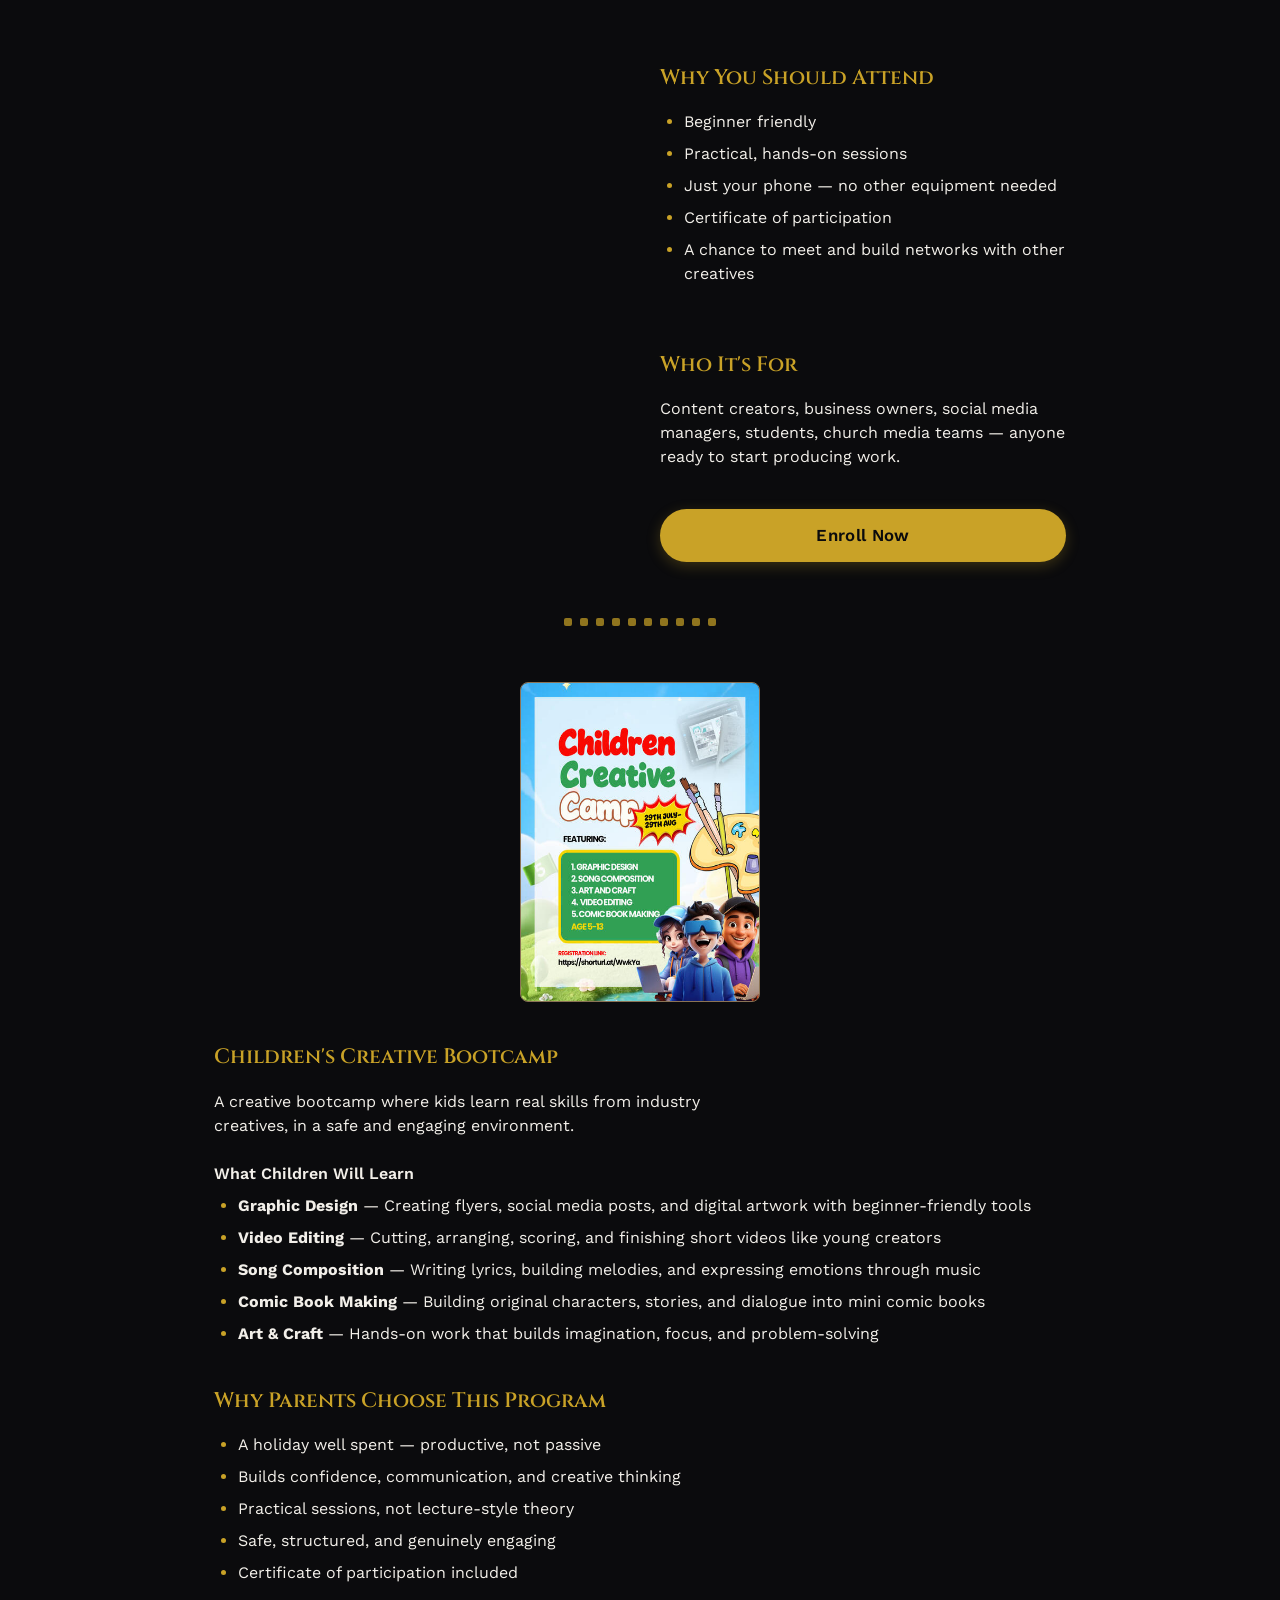
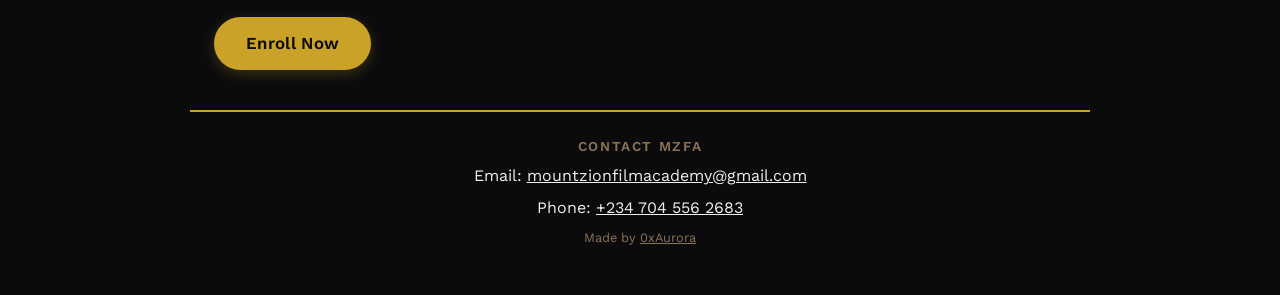
==== commit f08cb3e6: "Update footer to link to 0xAurora's website" ====
--- a/index.html
+++ b/index.html
@@ -151,7 +151,7 @@
       <p class="eyebrow">Contact MZFA</p>
       <p>Email: <a href="mailto:mountzionfilmacademy@gmail.com">mountzionfilmacademy@gmail.com</a></p>
       <p>Phone: <a href="tel:+2347045562683">+234 704 556 2683</a></p>
-      <p class="brand">Made by 0xAurora</p>
+      <p class="brand">Made by <a href="0xaurora.vercel.app">0xAurora</a></p>
     </footer>
   </body>
           </html>
--- a/style.css
+++ b/style.css
@@ -1,98 +1,266 @@
-* {
+/* ---------- Tokens ---------- */
+:root {
+  --bg: #0b0b0d;
+  --bg-raised: #15151a;
+  --text: #f2efe9;
+  --gold: #c9a227;
+  --gold-bright: #e0b92e;
+  --bronze: #8b7355;
+
+  --font-display: "Cinzel", serif;
+  --font-body: "Work Sans", Arial, sans-serif;
+
+  --space-1: 8px;
+  --space-2: 16px;
+  --space-3: 24px;
+  --space-4: 40px;
+  --space-5: 64px;
+
+  --max-width: 720px;
+}
+
+/* ---------- Reset ---------- */
+*,
+*::before,
+*::after {
+  box-sizing: border-box;
+}
+
+body {
   margin: 0;
   padding: 0;
-  font-family: Arial, Helvetica, sans-serif;
-  background-color: #0b0b0d;
-  color: #f2efe9;
-}
-body {
-  /* height: 900px; */
-  /* width: 600px; */
-  padding: 5px;
-}
-/* .body {
+  background-color: var(--bg);
+  color: var(--text);
+  font-family: var(--font-body);
+  line-height: 1.5;
+  -webkit-font-smoothing: antialiased;
+}
+
+img {
+  max-width: 100%;
+  display: block;
+}
+
+a {
+  color: inherit;
+}
+
+/* Visible focus ring for keyboard users */
+a:focus-visible,
+button:focus-visible,
+input:focus-visible,
+textarea:focus-visible,
+select:focus-visible {
+  outline: 2px solid var(--gold-bright);
+  outline-offset: 3px;
+}
+
+/* ---------- Layout shell ---------- */
+.hero,
+.section,
+.site-footer {
+  max-width: var(--max-width);
+  margin: 0 auto;
+  padding: var(--space-4) var(--space-3);
+}
+
+/* ---------- Hero ---------- */
+.hero {
+  display: flex;
+  flex-direction: column;
+  align-items: center;
+  text-align: center;
+  padding-top: var(--space-5);
+}
+
+.logo {
+  border-radius: 50%;
+  margin-bottom: var(--space-3);
+}
+
+h1 {
+  font-family: var(--font-display);
+  font-size: clamp(1.75rem, 5vw, 2.5rem);
+  font-weight: 600;
+  margin: 0 0 var(--space-1);
+}
+
+.eyebrow {
+  font-size: 0.85rem;
+  letter-spacing: 0.12em;
+  text-transform: uppercase;
+  color: var(--bronze);
+  font-weight: 600;
+  margin: 0 0 var(--space-2);
+}
+
+.course-title {
+  font-family: var(--font-display);
+  color: var(--gold);
+  font-size: clamp(1.4rem, 4.5vw, 2rem);
+  font-weight: 600;
+  line-height: 1.3;
+  margin: 0 0 var(--space-2);
+}
+
+.date {
+  font-weight: 600;
+  font-size: 0.95rem;
+  margin: 0 0 var(--space-3);
+}
+
+.lede {
+  font-size: 1rem;
+  max-width: 52ch;
+  margin: 0 0 var(--space-3);
+}
+
+/* ---------- Sprocket divider (signature element) ---------- */
+.divider {
   display: flex;
   justify-content: center;
-} */
-h2 {
-  margin: 10px 5px;
-  font-size: 30px;
-  /* margin-top: 10px; */
-}
-.presents {
-  margin: 5px;
-  font-size: 16px;
-  font-weight: bold;
-}
-.header {
-  margin: 5px;
-  font-size: 25px;
-  font-weight: bold;
-}
-.date {
-  font-size: 15px;
-  margin: 10px;
-  font-weight: bold;
-}
-p {
-  margin: 10px;
-  font-size: 16px;
-}
-.head {
-  margin: 7px;
-  font-size: 16px;
-}
-button {
-  font-size: 20px;
-  padding: 10px 20px;
-  border-radius: 15px;
-  background-color: #c9a227;
+  gap: var(--space-1);
+  padding: var(--space-2) 0;
+}
+
+.divider span {
+  width: 8px;
+  height: 8px;
+  background-color: var(--gold);
+  border-radius: 2px;
+  opacity: 0.7;
+}
+
+/* ---------- Sections ---------- */
+.section-title {
+  font-family: var(--font-display);
+  color: var(--gold);
+  font-size: 1.3rem;
+  font-weight: 600;
+  margin: var(--space-4) 0 var(--space-2);
+}
+
+.section-title:first-child {
+  margin-top: 0;
+}
+
+.subhead {
+  font-weight: 600;
+  font-size: 1rem;
+  color: var(--text);
+  margin: var(--space-3) 0 var(--space-1);
+}
+
+ul {
+  margin: 0 0 var(--space-2);
+  padding-left: var(--space-3);
+}
+
+li {
+  margin-bottom: var(--space-1);
+}
+
+li::marker {
+  color: var(--gold);
+}
+
+/* ---------- Buttons ---------- */
+.button {
+  display: inline-block;
+  font-family: var(--font-body);
+  font-weight: 600;
+  font-size: 1.05rem;
+  letter-spacing: 0.02em;
+  padding: 14px 32px;
+  border-radius: 999px;
+  background-color: var(--gold);
+  color: var(--bg);
+  text-decoration: none;
   text-align: center;
   border: none;
-  margin-left: 30px;
-  margin-top: 10px;
-  margin-bottom: 20px;
-  color: #0b0b0d;
   cursor: pointer;
-}
-button:hover {
-  background-color: gold;
-  color: #0e0000;
-}
-ul {
-  margin-left: 10px;
-  list-style-type: circle;
-}
-li {
-  margin-left: 15px;
-  margin-bottom: 4px;
-}
-li::marker {
-  color: #c9a227;
-  border: none;
-  font-size: 20px;
-}
-h3 {
-  /* margin: 10px; */
-  margin-left: 10px;
-  margin-top: 10px;
-  margin-bottom: 5px;
-  color: #c9a227;
-  font-size: 20px;
-}
-
-img {
-  margin: 5px;
-}
-footer {
-  border-top: 2px solid #c9a227;
-}
-h4 {
-  margin-left: 10px;
-}
+  margin-top: var(--space-2);
+  box-shadow: 0 4px 14px rgba(201, 162, 39, 0.25);
+  transition: background-color 0.15s ease, transform 0.15s ease;
+}
+
+.button:hover {
+  background-color: var(--gold-bright);
+  transform: translateY(-1px);
+}
+
+/* ---------- Children's camp section ---------- */
+.section--camp {
+  text-align: left;
+}
+
+.camp-image {
+  border-radius: 8px;
+  margin: 0 auto var(--space-3);
+  border: 1px solid var(--bronze);
+}
+
+/* ---------- Footer ---------- */
+.site-footer {
+  border-top: 2px solid var(--gold);
+  text-align: center;
+  padding-top: var(--space-3);
+  padding-bottom: var(--space-4);
+}
+
+.site-footer p {
+  margin: 0 0 var(--space-1);
+}
+
+.site-footer a {
+  text-decoration: underline;
+}
+
 .brand {
-  font-size: small;
-}
-.aside {
-  border-top: 2px solid #c9a227;
-}
+  font-size: 0.8rem;
+  color: var(--bronze);
+  margin-top: var(--space-2);
+}
+
+/* ---------- Responsive: tablet and up ---------- */
+@media (min-width: 700px) {
+  :root {
+    --max-width: 900px;
+  }
+
+  main.section {
+    display: grid;
+    grid-template-columns: 1fr 1fr;
+    column-gap: var(--space-4);
+  }
+
+  main.section > * {
+    grid-column: 1 / -1;
+  }
+
+  /* Two-column split: cinematography+content in col 1, mobile editing+why/who in col 2 */
+  main.section .section-title:nth-of-type(1),
+  main.section .subhead:nth-of-type(1),
+  main.section ul:nth-of-type(1),
+  main.section .subhead:nth-of-type(2),
+  main.section ul:nth-of-type(2) {
+    grid-column: 1 / 2;
+  }
+
+  main.section .subhead:nth-of-type(3),
+  main.section ul:nth-of-type(3),
+  main.section .section-title:nth-of-type(2),
+  main.section ul:nth-of-type(4),
+  main.section .section-title:nth-of-type(3),
+  main.section .lede,
+  main.section .button {
+    grid-column: 2 / 3;
+  }
+}
+
+/* Respect reduced motion preference */
+@media (prefers-reduced-motion: reduce) {
+  * {
+    transition: none !important;
+  }
+}
